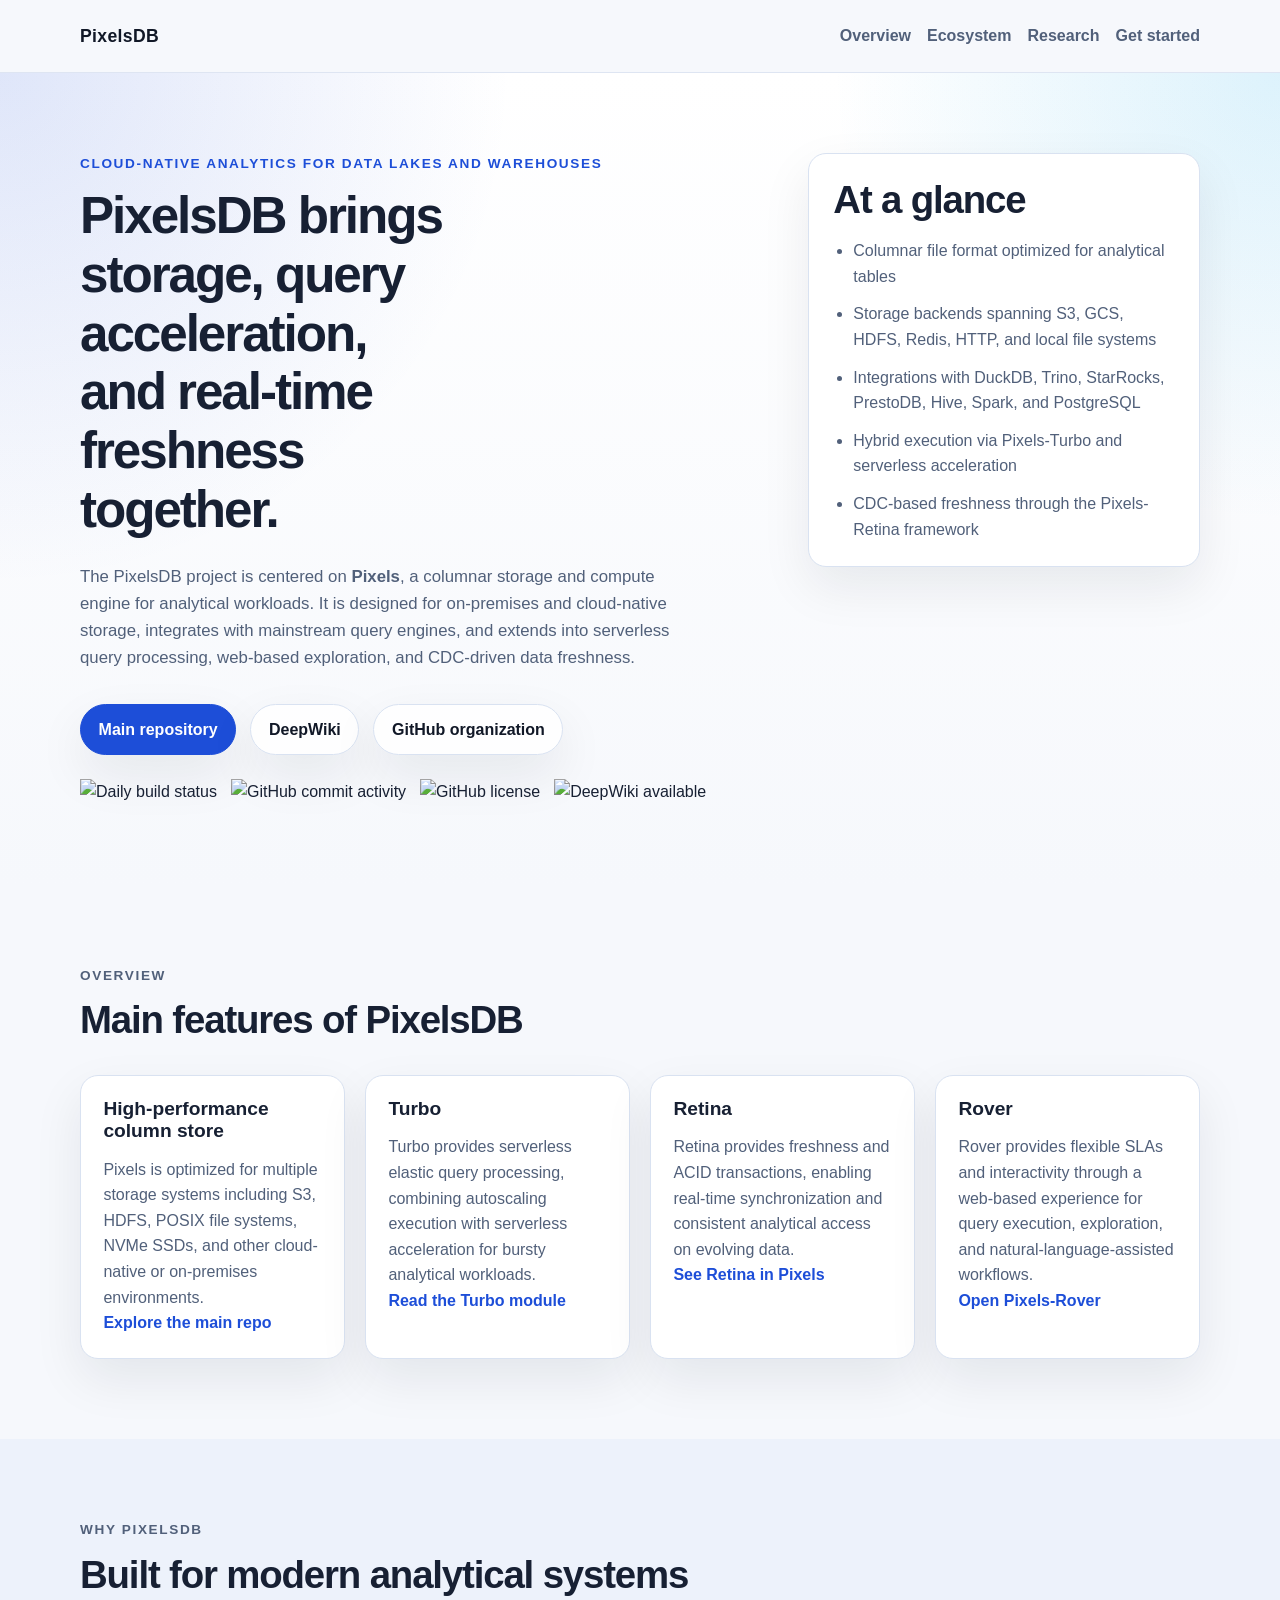
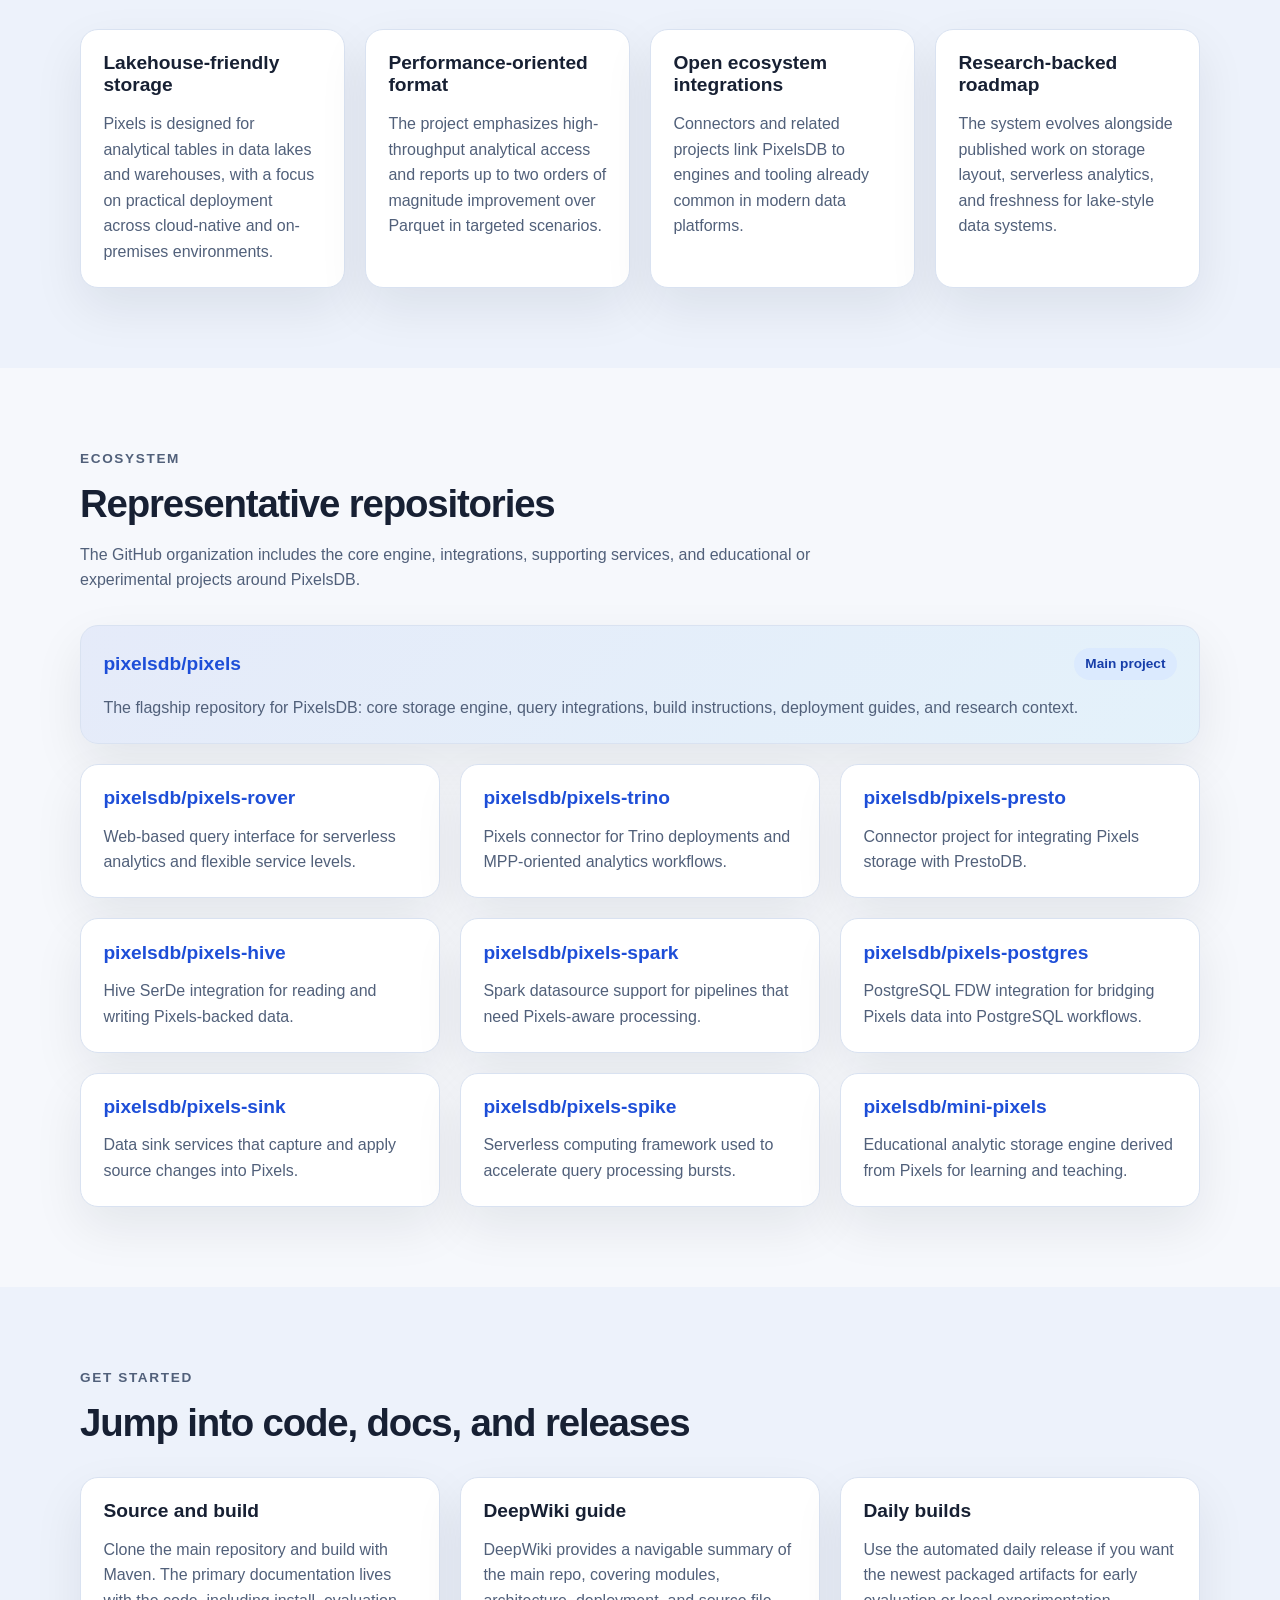
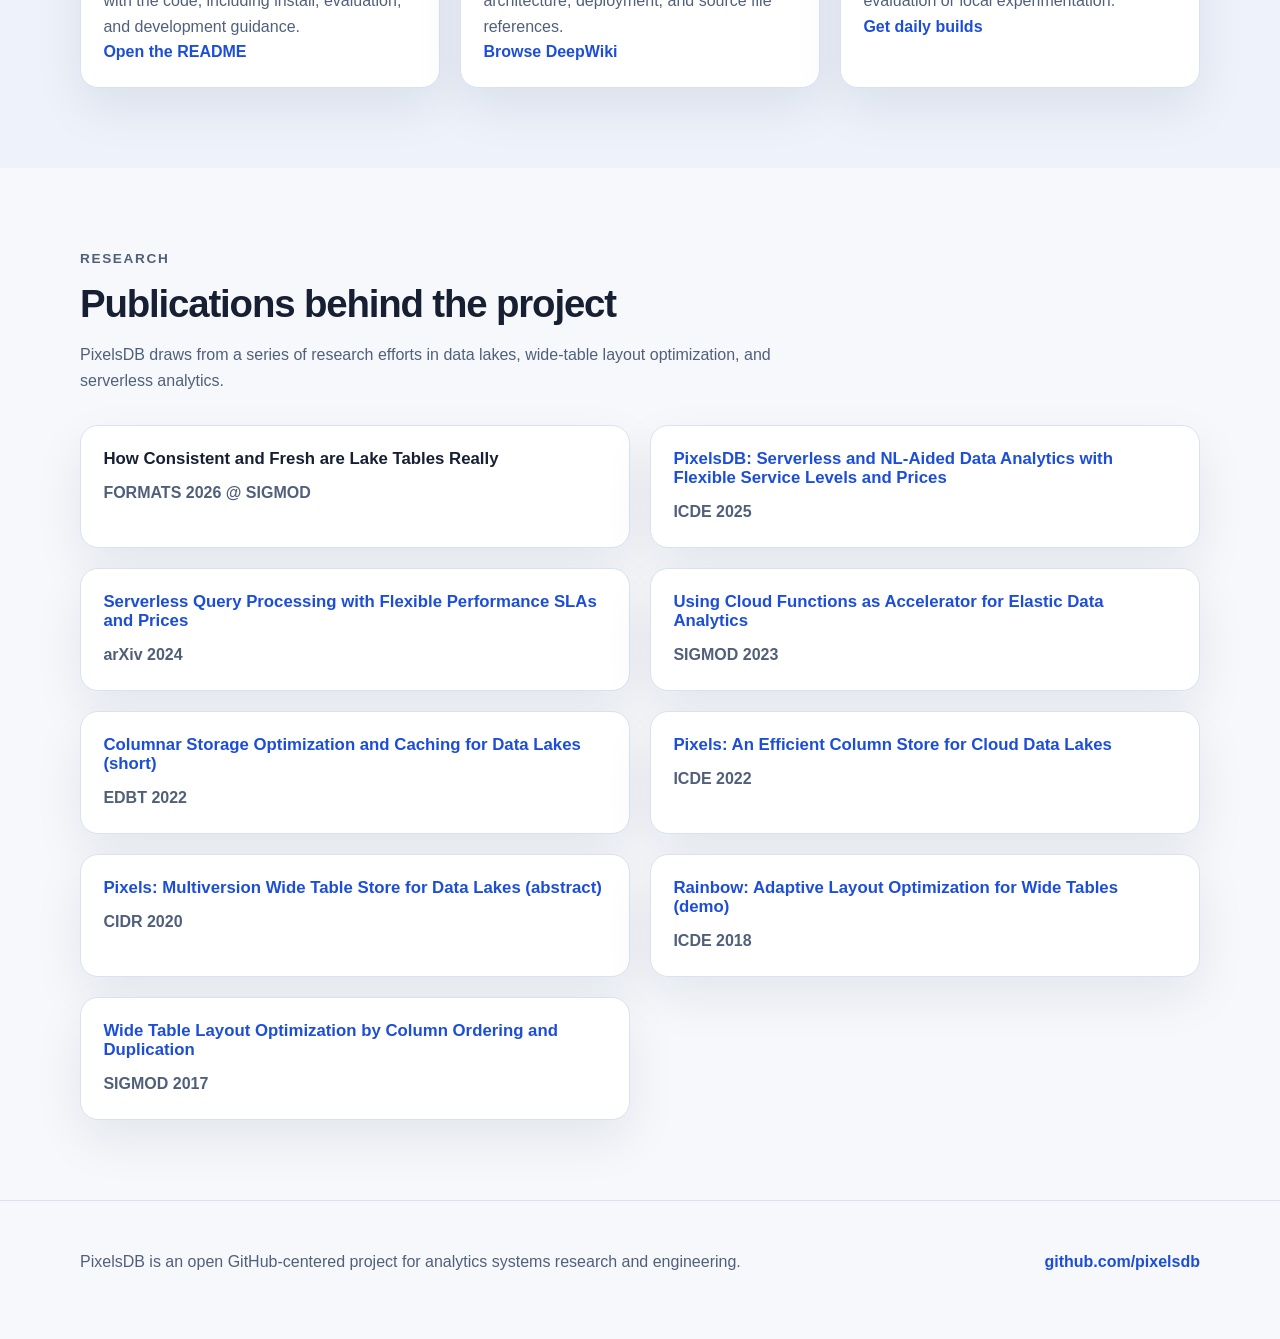
==== index.html @ 08750a06 "init" ====
<!DOCTYPE html>
<html lang="en">
<head>
  <meta charset="UTF-8">
  <meta name="viewport" content="width=device-width, initial-scale=1.0">
  <meta
    name="description"
    content="PixelsDB is a cloud-native analytics project centered on Pixels, a high-performance columnar storage and compute engine for data lakes and warehouses."
  >
  <title>PixelsDB</title>
  <link rel="preconnect" href="https://img.shields.io">
  <link rel="stylesheet" href="styles.css">
</head>
<body>
  <header class="site-header">
    <div class="container">
      <a class="brand" href="#top">PixelsDB</a>
      <nav class="site-nav" aria-label="Primary">
        <a href="#overview">Overview</a>
        <a href="#ecosystem">Ecosystem</a>
        <a href="#research">Research</a>
        <a href="#get-started">Get started</a>
      </nav>
    </div>
  </header>

  <main id="top">
    <section class="hero">
      <div class="container hero-layout">
        <div class="hero-copy">
          <p class="eyebrow">Cloud-native analytics for data lakes and warehouses</p>
          <h1>PixelsDB brings storage, query acceleration, and real-time freshness together.</h1>
          <p class="hero-text">
            The PixelsDB project is centered on <strong>Pixels</strong>, a columnar storage and compute
            engine for analytical workloads. It is designed for on-premises and cloud-native storage,
            integrates with mainstream query engines, and extends into serverless query processing,
            web-based exploration, and CDC-driven data freshness.
          </p>
          <div class="hero-actions">
            <a class="button button-primary" href="https://github.com/pixelsdb/pixels">Main repository</a>
            <a class="button" href="https://deepwiki.com/pixelsdb/pixels">DeepWiki</a>
            <a class="button" href="https://github.com/pixelsdb">GitHub organization</a>
          </div>
          <div class="badge-row" aria-label="Project badges">
            <img alt="Daily build status" src="https://github.com/pixelsdb/pixels/actions/workflows/daily-build.yml/badge.svg">
            <img alt="GitHub commit activity" src="https://img.shields.io/github/commit-activity/m/pixelsdb/pixels/master">
            <img alt="GitHub license" src="https://img.shields.io/github/license/pixelsdb/pixels">
            <img alt="DeepWiki available" src="https://deepwiki.com/badge.svg">
          </div>
        </div>

        <aside class="hero-panel">
          <h2>At a glance</h2>
          <ul class="feature-list">
            <li>Columnar file format optimized for analytical tables</li>
            <li>Storage backends spanning S3, GCS, HDFS, Redis, HTTP, and local file systems</li>
            <li>Integrations with DuckDB, Trino, StarRocks, PrestoDB, Hive, Spark, and PostgreSQL</li>
            <li>Hybrid execution via Pixels-Turbo and serverless acceleration</li>
            <li>CDC-based freshness through the Pixels-Retina framework</li>
          </ul>
        </aside>
      </div>
    </section>

    <section id="overview" class="section">
      <div class="container">
        <div class="section-heading">
          <p class="eyebrow">Overview</p>
          <h2>Main features of PixelsDB</h2>
        </div>
        <div class="card-grid four-up">
          <article class="card">
            <h3>High-performance column store</h3>
            <p>
              Pixels is optimized for multiple storage systems including S3, HDFS, POSIX file
              systems, NVMe SSDs, and other cloud-native or on-premises environments.
            </p>
            <a href="https://github.com/pixelsdb/pixels">Explore the main repo</a>
          </article>
          <article class="card">
            <h3>Turbo</h3>
            <p>
              Turbo provides serverless elastic query processing, combining autoscaling execution
              with serverless acceleration for bursty analytical workloads.
            </p>
            <a href="https://github.com/pixelsdb/pixels/tree/master/pixels-turbo">Read the Turbo module</a>
          </article>
          <article class="card">
            <h3>Retina</h3>
            <p>
              Retina provides freshness and ACID transactions, enabling real-time synchronization
              and consistent analytical access on evolving data.
            </p>
            <a href="https://github.com/pixelsdb/pixels">See Retina in Pixels</a>
          </article>
          <article class="card">
            <h3>Rover</h3>
            <p>
              Rover provides flexible SLAs and interactivity through a web-based experience for
              query execution, exploration, and natural-language-assisted workflows.
            </p>
            <a href="https://github.com/pixelsdb/pixels-rover">Open Pixels-Rover</a>
          </article>
        </div>
      </div>
    </section>

    <section class="section section-alt">
      <div class="container">
        <div class="section-heading">
          <p class="eyebrow">Why PixelsDB</p>
          <h2>Built for modern analytical systems</h2>
        </div>
        <div class="card-grid four-up">
          <article class="card">
            <h3>Lakehouse-friendly storage</h3>
            <p>
              Pixels is designed for analytical tables in data lakes and warehouses, with a focus on
              practical deployment across cloud-native and on-premises environments.
            </p>
          </article>
          <article class="card">
            <h3>Performance-oriented format</h3>
            <p>
              The project emphasizes high-throughput analytical access and reports up to two orders
              of magnitude improvement over Parquet in targeted scenarios.
            </p>
          </article>
          <article class="card">
            <h3>Open ecosystem integrations</h3>
            <p>
              Connectors and related projects link PixelsDB to engines and tooling already common in
              modern data platforms.
            </p>
          </article>
          <article class="card">
            <h3>Research-backed roadmap</h3>
            <p>
              The system evolves alongside published work on storage layout, serverless analytics,
              and freshness for lake-style data systems.
            </p>
          </article>
        </div>
      </div>
    </section>

    <section id="ecosystem" class="section">
      <div class="container">
        <div class="section-heading">
          <p class="eyebrow">Ecosystem</p>
          <h2>Representative repositories</h2>
          <p>
            The GitHub organization includes the core engine, integrations, supporting services, and
            educational or experimental projects around PixelsDB.
          </p>
        </div>

        <div class="repo-grid">
          <article class="repo-card repo-card-featured">
            <div class="repo-card-header">
              <h3><a href="https://github.com/pixelsdb/pixels">pixelsdb/pixels</a></h3>
              <span class="repo-tag">Main project</span>
            </div>
            <p>
              The flagship repository for PixelsDB: core storage engine, query integrations, build
              instructions, deployment guides, and research context.
            </p>
          </article>

          <article class="repo-card">
            <h3><a href="https://github.com/pixelsdb/pixels-rover">pixelsdb/pixels-rover</a></h3>
            <p>Web-based query interface for serverless analytics and flexible service levels.</p>
          </article>

          <article class="repo-card">
            <h3><a href="https://github.com/pixelsdb/pixels-trino">pixelsdb/pixels-trino</a></h3>
            <p>Pixels connector for Trino deployments and MPP-oriented analytics workflows.</p>
          </article>

          <article class="repo-card">
            <h3><a href="https://github.com/pixelsdb/pixels-presto">pixelsdb/pixels-presto</a></h3>
            <p>Connector project for integrating Pixels storage with PrestoDB.</p>
          </article>

          <article class="repo-card">
            <h3><a href="https://github.com/pixelsdb/pixels-hive">pixelsdb/pixels-hive</a></h3>
            <p>Hive SerDe integration for reading and writing Pixels-backed data.</p>
          </article>

          <article class="repo-card">
            <h3><a href="https://github.com/pixelsdb/pixels-spark">pixelsdb/pixels-spark</a></h3>
            <p>Spark datasource support for pipelines that need Pixels-aware processing.</p>
          </article>

          <article class="repo-card">
            <h3><a href="https://github.com/pixelsdb/pixels-postgres">pixelsdb/pixels-postgres</a></h3>
            <p>PostgreSQL FDW integration for bridging Pixels data into PostgreSQL workflows.</p>
          </article>

          <article class="repo-card">
            <h3><a href="https://github.com/pixelsdb/pixels-sink">pixelsdb/pixels-sink</a></h3>
            <p>Data sink services that capture and apply source changes into Pixels.</p>
          </article>

          <article class="repo-card">
            <h3><a href="https://github.com/pixelsdb/pixels-spike">pixelsdb/pixels-spike</a></h3>
            <p>Serverless computing framework used to accelerate query processing bursts.</p>
          </article>

          <article class="repo-card">
            <h3><a href="https://github.com/pixelsdb/mini-pixels">pixelsdb/mini-pixels</a></h3>
            <p>Educational analytic storage engine derived from Pixels for learning and teaching.</p>
          </article>
        </div>
      </div>
    </section>

    <section id="get-started" class="section section-alt">
      <div class="container">
        <div class="section-heading">
          <p class="eyebrow">Get started</p>
          <h2>Jump into code, docs, and releases</h2>
        </div>
        <div class="card-grid three-up">
          <article class="card">
            <h3>Source and build</h3>
            <p>
              Clone the main repository and build with Maven. The primary documentation lives with
              the code, including install, evaluation, and development guidance.
            </p>
            <a href="https://github.com/pixelsdb/pixels/blob/master/README.md">Open the README</a>
          </article>
          <article class="card">
            <h3>DeepWiki guide</h3>
            <p>
              DeepWiki provides a navigable summary of the main repo, covering modules, architecture,
              deployment, and source file references.
            </p>
            <a href="https://deepwiki.com/pixelsdb/pixels">Browse DeepWiki</a>
          </article>
          <article class="card">
            <h3>Daily builds</h3>
            <p>
              Use the automated daily release if you want the newest packaged artifacts for early
              evaluation or local experimentation.
            </p>
            <a href="https://github.com/pixelsdb/pixels/releases/tag/daily-latest">Get daily builds</a>
          </article>
        </div>
      </div>
    </section>

    <section id="research" class="section">
      <div class="container">
        <div class="section-heading">
          <p class="eyebrow">Research</p>
          <h2>Publications behind the project</h2>
          <p>
            PixelsDB draws from a series of research efforts in data lakes, wide-table layout
            optimization, and serverless analytics.
          </p>
        </div>

        <div class="publication-list">
          <article class="publication">
            <h3>How Consistent and Fresh are Lake Tables Really</h3>
            <p>FORMATS 2026 @ SIGMOD</p>
          </article>
          <article class="publication">
            <h3><a href="https://doi.org/10.1109/ICDE65448.2025.00365">PixelsDB: Serverless and NL-Aided Data Analytics with Flexible Service Levels and Prices</a></h3>
            <p>ICDE 2025</p>
          </article>
          <article class="publication">
            <h3><a href="https://arxiv.org/abs/2409.01388">Serverless Query Processing with Flexible Performance SLAs and Prices</a></h3>
            <p>arXiv 2024</p>
          </article>
          <article class="publication">
            <h3><a href="https://doi.org/10.1145/3589306">Using Cloud Functions as Accelerator for Elastic Data Analytics</a></h3>
            <p>SIGMOD 2023</p>
          </article>
          <article class="publication">
            <h3><a href="https://doi.org/10.48786/edbt.2022.33">Columnar Storage Optimization and Caching for Data Lakes (short)</a></h3>
            <p>EDBT 2022</p>
          </article>
          <article class="publication">
            <h3><a href="https://doi.org/10.1109/ICDE53745.2022.00276">Pixels: An Efficient Column Store for Cloud Data Lakes</a></h3>
            <p>ICDE 2022</p>
          </article>
          <article class="publication">
            <h3><a href="https://www.cidrdb.org/cidr2020/gongshow2020/gongshow/abstracts/cidr2020_abstract74.pdf">Pixels: Multiversion Wide Table Store for Data Lakes (abstract)</a></h3>
            <p>CIDR 2020</p>
          </article>
          <article class="publication">
            <h3><a href="https://doi.org/10.1109/ICDE.2018.00200">Rainbow: Adaptive Layout Optimization for Wide Tables (demo)</a></h3>
            <p>ICDE 2018</p>
          </article>
          <article class="publication">
            <h3><a href="https://doi.org/10.1145/3035918.3035930">Wide Table Layout Optimization by Column Ordering and Duplication</a></h3>
            <p>SIGMOD 2017</p>
          </article>
        </div>
      </div>
    </section>
  </main>

  <footer class="site-footer">
    <div class="container footer-layout">
      <p>PixelsDB is an open GitHub-centered project for analytics systems research and engineering.</p>
      <p><a href="https://github.com/pixelsdb">github.com/pixelsdb</a></p>
    </div>
  </footer>
</body>
</html>
---- styles.css ----
:root {
  color-scheme: light;
  --bg: #f6f8fc;
  --bg-alt: #edf2fb;
  --surface: #ffffff;
  --surface-strong: #111827;
  --border: #d9e2f1;
  --text: #172033;
  --muted: #51607a;
  --accent: #1d4ed8;
  --accent-dark: #173ea9;
  --accent-soft: #dbeafe;
  --shadow: 0 20px 50px rgba(15, 23, 42, 0.08);
  --radius: 18px;
  --radius-sm: 12px;
  --content-width: 1120px;
}

* {
  box-sizing: border-box;
}

html {
  scroll-behavior: smooth;
}

body {
  margin: 0;
  font-family: Inter, "Segoe UI", Roboto, Helvetica, Arial, sans-serif;
  background: var(--bg);
  color: var(--text);
  line-height: 1.6;
}

a {
  color: var(--accent);
  text-decoration: none;
}

a:hover {
  color: var(--accent-dark);
}

img {
  max-width: 100%;
}

.container {
  width: min(100% - 2rem, var(--content-width));
  margin: 0 auto;
}

.site-header {
  position: sticky;
  top: 0;
  z-index: 10;
  border-bottom: 1px solid rgba(217, 226, 241, 0.8);
  background: rgba(246, 248, 252, 0.92);
  backdrop-filter: blur(14px);
}

.site-header .container,
.footer-layout {
  display: flex;
  align-items: center;
  justify-content: space-between;
  gap: 1rem;
}

.site-header .container {
  min-height: 4.5rem;
}

.brand {
  font-size: 1.1rem;
  font-weight: 800;
  letter-spacing: 0.02em;
  color: var(--surface-strong);
}

.site-nav {
  display: flex;
  flex-wrap: wrap;
  gap: 1rem;
}

.site-nav a {
  color: var(--muted);
  font-weight: 600;
}

.hero,
.section {
  padding: 5rem 0;
}

.hero {
  background:
    radial-gradient(circle at top left, rgba(29, 78, 216, 0.14), transparent 32rem),
    radial-gradient(circle at top right, rgba(14, 165, 233, 0.14), transparent 28rem),
    linear-gradient(180deg, #ffffff 0%, var(--bg) 100%);
}

.hero-layout {
  display: grid;
  gap: 2rem;
  grid-template-columns: minmax(0, 1.6fr) minmax(280px, 0.9fr);
  align-items: start;
}

.eyebrow {
  margin: 0 0 0.75rem;
  font-size: 0.85rem;
  font-weight: 800;
  letter-spacing: 0.12em;
  text-transform: uppercase;
  color: var(--accent);
}

h1,
h2,
h3 {
  margin: 0;
  line-height: 1.15;
}

h1 {
  max-width: 13ch;
  font-size: clamp(2.6rem, 4vw, 4.5rem);
  letter-spacing: -0.04em;
}

h2 {
  font-size: clamp(2rem, 3vw, 3rem);
  letter-spacing: -0.03em;
}

h3 {
  font-size: 1.2rem;
}

.hero-text,
.section-heading p,
.card p,
.repo-card p,
.publication p,
.site-footer p {
  color: var(--muted);
}

.hero-text {
  max-width: 65ch;
  margin: 1.5rem 0 0;
  font-size: 1.05rem;
}

.hero-actions,
.badge-row {
  display: flex;
  flex-wrap: wrap;
  gap: 0.875rem;
}

.hero-actions {
  margin-top: 2rem;
}

.badge-row {
  margin-top: 1.5rem;
  align-items: center;
}

.button {
  display: inline-flex;
  align-items: center;
  justify-content: center;
  min-height: 2.875rem;
  padding: 0.75rem 1.1rem;
  border: 1px solid var(--border);
  border-radius: 999px;
  background: rgba(255, 255, 255, 0.85);
  color: var(--surface-strong);
  font-weight: 700;
  box-shadow: var(--shadow);
}

.button:hover {
  border-color: #b7c6df;
}

.button-primary {
  border-color: var(--accent);
  background: var(--accent);
  color: #ffffff;
}

.button-primary:hover {
  color: #ffffff;
  background: var(--accent-dark);
  border-color: var(--accent-dark);
}

.hero-panel,
.card,
.repo-card,
.publication {
  border: 1px solid var(--border);
  border-radius: var(--radius);
  background: var(--surface);
  box-shadow: var(--shadow);
}

.hero-panel {
  padding: 1.5rem;
}

.feature-list {
  margin: 1rem 0 0;
  padding-left: 1.25rem;
  color: var(--muted);
}

.feature-list li + li {
  margin-top: 0.75rem;
}

.section-alt {
  background: var(--bg-alt);
}

.section-heading {
  max-width: 48rem;
  margin-bottom: 2rem;
}

.card-grid,
.repo-grid,
.publication-list {
  display: grid;
  gap: 1.25rem;
}

.three-up {
  grid-template-columns: repeat(3, minmax(0, 1fr));
}

.four-up {
  grid-template-columns: repeat(4, minmax(0, 1fr));
}

.card,
.repo-card,
.publication {
  padding: 1.4rem;
}

.card p,
.repo-card p {
  margin: 0.9rem 0 0;
}

.card a,
.repo-card a {
  font-weight: 700;
}

.repo-grid {
  grid-template-columns: repeat(3, minmax(0, 1fr));
}

.repo-card-featured {
  grid-column: span 3;
  background: linear-gradient(135deg, rgba(29, 78, 216, 0.08), rgba(14, 165, 233, 0.08));
}

.repo-card-header {
  display: flex;
  align-items: center;
  justify-content: space-between;
  gap: 1rem;
}

.repo-tag {
  display: inline-flex;
  align-items: center;
  min-height: 2rem;
  padding: 0.15rem 0.7rem;
  border-radius: 999px;
  background: var(--accent-soft);
  color: var(--accent-dark);
  font-size: 0.85rem;
  font-weight: 800;
}

.publication-list {
  grid-template-columns: repeat(2, minmax(0, 1fr));
}

.publication h3 {
  font-size: 1.05rem;
}

.publication p {
  margin: 0.75rem 0 0;
  font-weight: 700;
}

.site-footer {
  padding: 2rem 0 3rem;
  border-top: 1px solid var(--border);
}

.site-footer a {
  font-weight: 700;
}

@media (max-width: 960px) {
  .hero-layout,
  .three-up,
  .four-up,
  .repo-grid,
  .publication-list,
  .repo-card-featured {
    grid-template-columns: 1fr;
  }

  .repo-card-featured {
    grid-column: auto;
  }
}

@media (max-width: 720px) {
  .site-header .container,
  .footer-layout {
    flex-direction: column;
    align-items: flex-start;
  }

  .hero,
  .section {
    padding: 4rem 0;
  }

  h1 {
    max-width: none;
  }
}
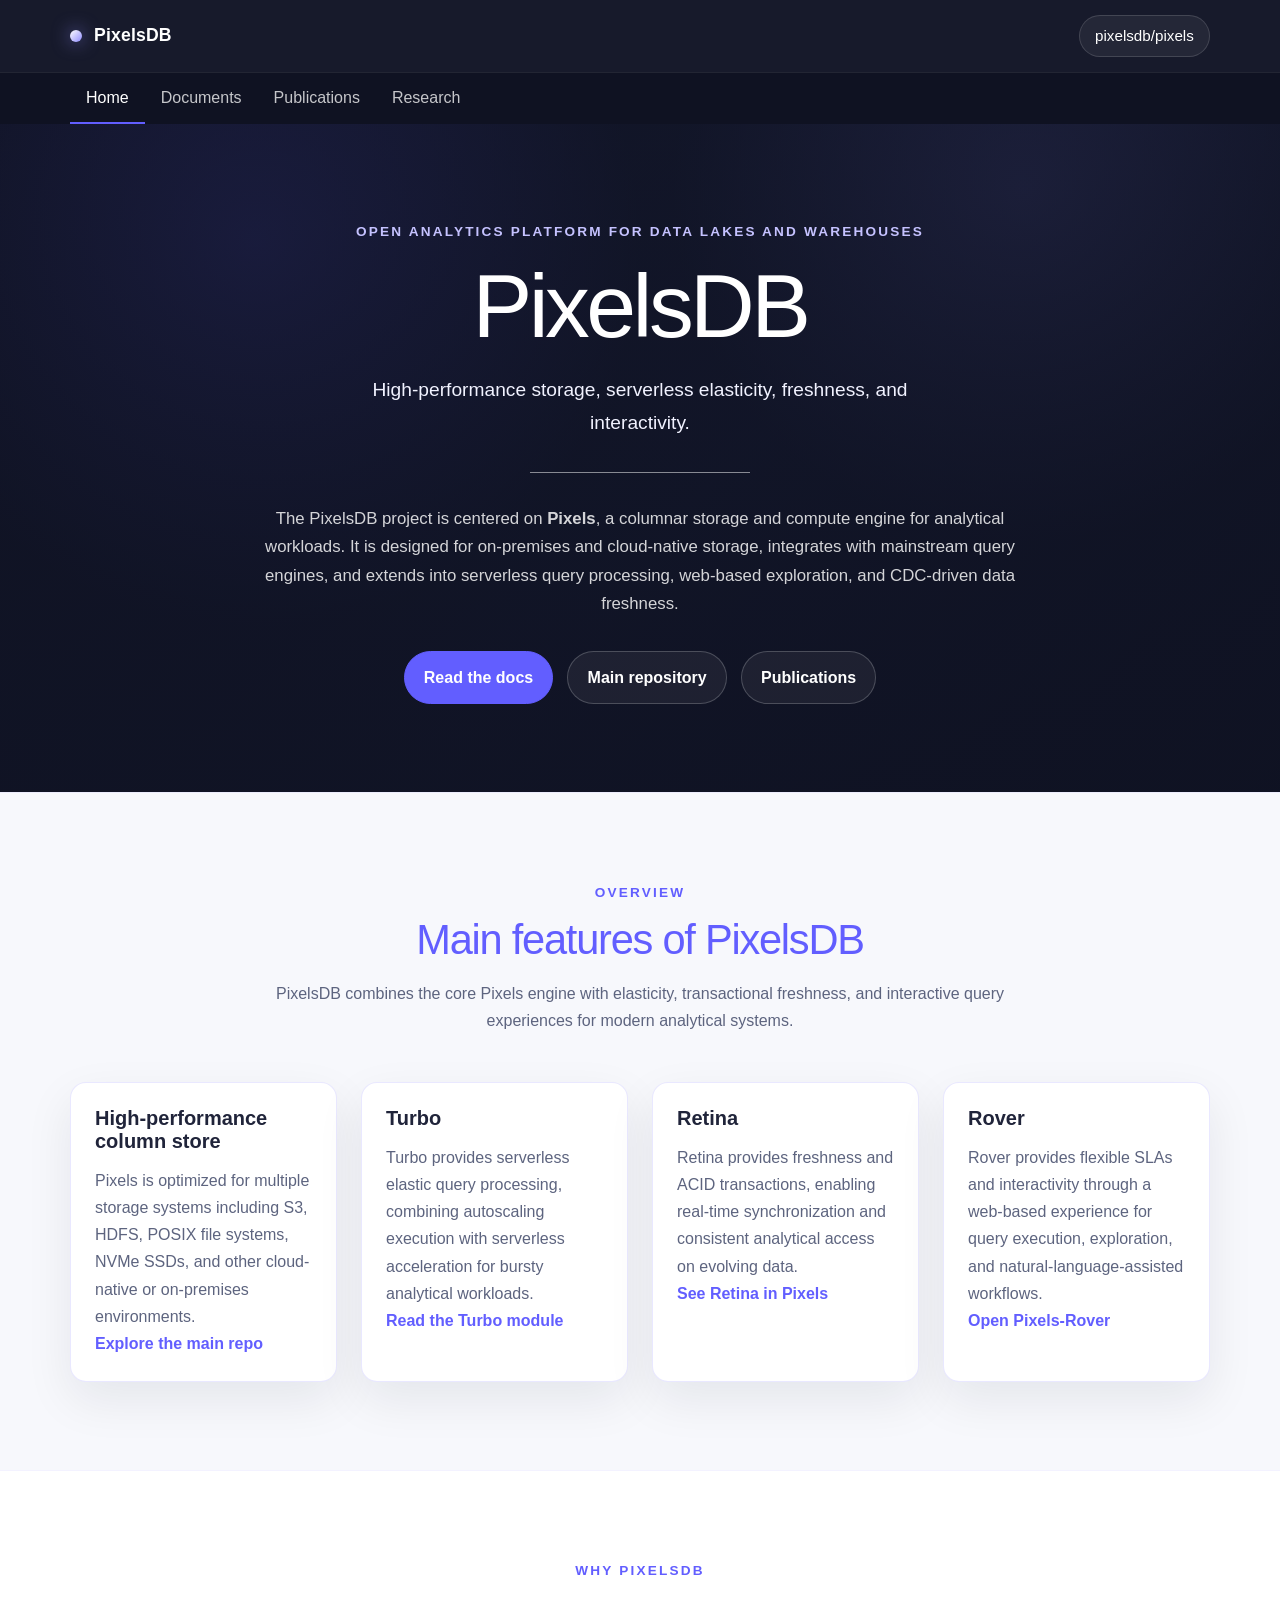
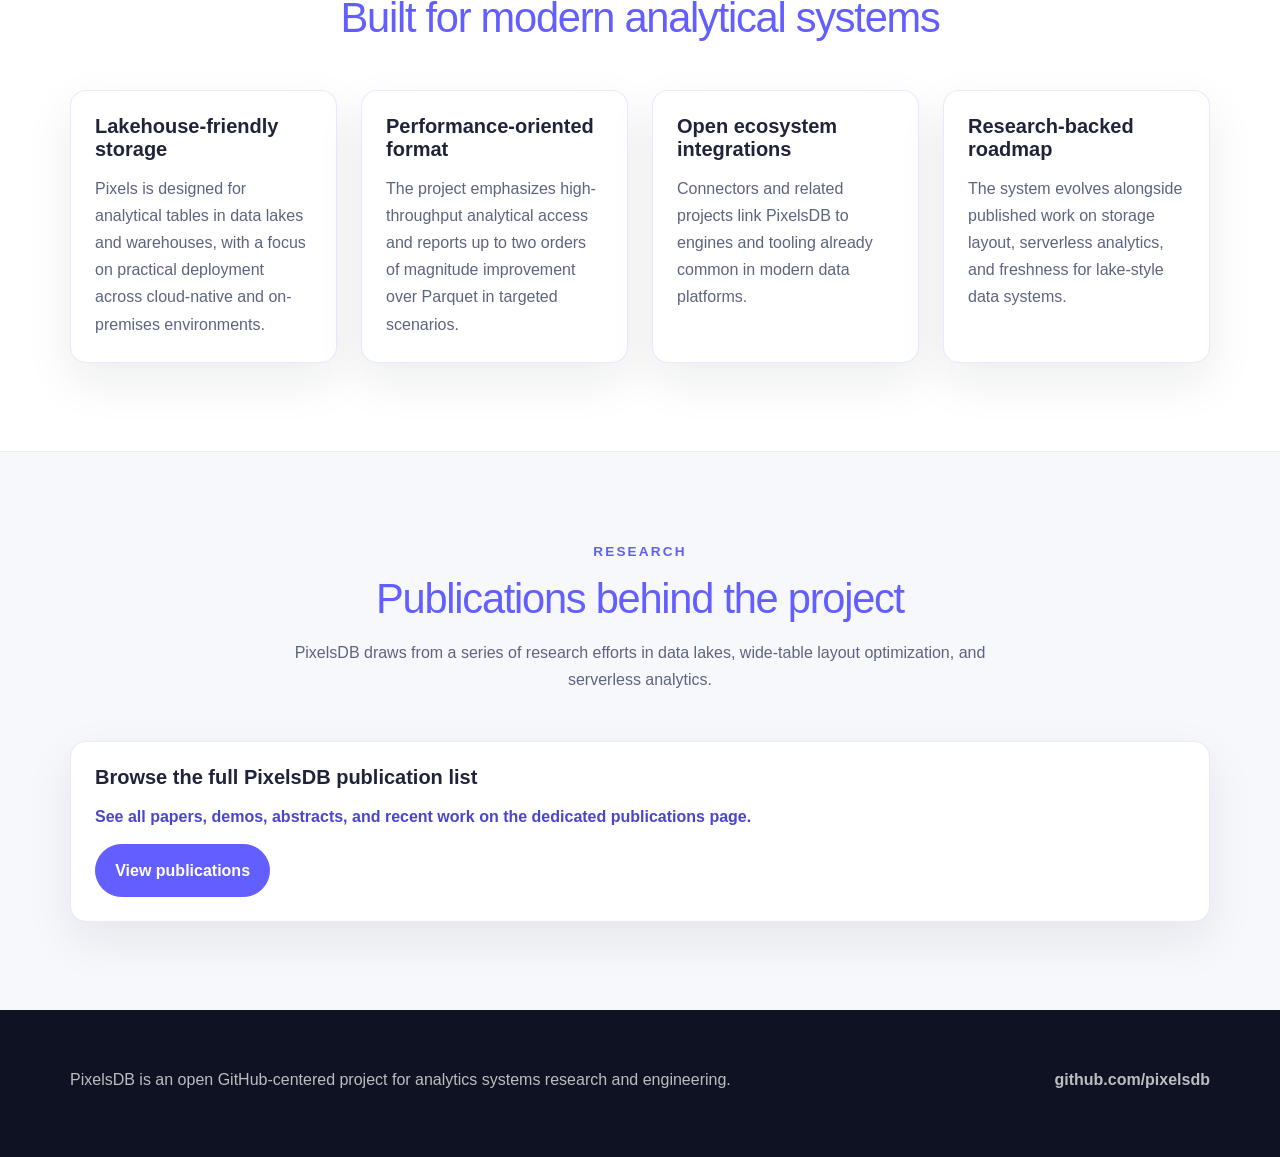
==== commit d4c9da3c: "update style" ====
--- a/index.html
+++ b/index.html
@@ -13,23 +13,31 @@
 </head>
 <body>
   <header class="site-header">
-    <div class="container">
-      <a class="brand" href="#top">PixelsDB</a>
-      <nav class="site-nav" aria-label="Primary">
-        <a href="#overview">Overview</a>
-        <a href="#ecosystem">Ecosystem</a>
-        <a href="#research">Research</a>
-        <a href="#get-started">Get started</a>
-      </nav>
+    <div class="container site-header-top">
+      <a class="brand" href="index.html">
+        <span class="brand-mark" aria-hidden="true"></span>
+        <span class="brand-text">PixelsDB</span>
+      </a>
+      <a class="source-link" href="https://github.com/pixelsdb/pixels">pixelsdb/pixels</a>
     </div>
+    <nav class="site-nav" aria-label="Primary">
+      <div class="container site-nav-list">
+        <a class="nav-link nav-link-active" href="index.html">Home</a>
+        <a class="nav-link" href="documents.html">Documents</a>
+        <a class="nav-link" href="publications.html">Publications</a>
+        <a class="nav-link" href="#research">Research</a>
+      </div>
+    </nav>
   </header>
 
   <main id="top">
-    <section class="hero">
-      <div class="container hero-layout">
+    <section class="hero hero-home">
+      <div class="container">
         <div class="hero-copy">
-          <p class="eyebrow">Cloud-native analytics for data lakes and warehouses</p>
-          <h1>PixelsDB brings storage, query acceleration, and real-time freshness together.</h1>
+          <p class="eyebrow">Open analytics platform for data lakes and warehouses</p>
+          <h1>PixelsDB</h1>
+          <p class="hero-kicker">High-performance storage, serverless elasticity, freshness, and interactivity.</p>
+          <hr class="intro-divider">
           <p class="hero-text">
             The PixelsDB project is centered on <strong>Pixels</strong>, a columnar storage and compute
             engine for analytical workloads. It is designed for on-premises and cloud-native storage,
@@ -37,36 +45,23 @@
             web-based exploration, and CDC-driven data freshness.
           </p>
           <div class="hero-actions">
-            <a class="button button-primary" href="https://github.com/pixelsdb/pixels">Main repository</a>
-            <a class="button" href="https://deepwiki.com/pixelsdb/pixels">DeepWiki</a>
-            <a class="button" href="https://github.com/pixelsdb">GitHub organization</a>
-          </div>
-          <div class="badge-row" aria-label="Project badges">
-            <img alt="Daily build status" src="https://github.com/pixelsdb/pixels/actions/workflows/daily-build.yml/badge.svg">
-            <img alt="GitHub commit activity" src="https://img.shields.io/github/commit-activity/m/pixelsdb/pixels/master">
-            <img alt="GitHub license" src="https://img.shields.io/github/license/pixelsdb/pixels">
-            <img alt="DeepWiki available" src="https://deepwiki.com/badge.svg">
+            <a class="button button-primary" href="documents.html">Read the docs</a>
+            <a class="button" href="https://github.com/pixelsdb/pixels">Main repository</a>
+            <a class="button" href="publications.html">Publications</a>
           </div>
         </div>
-
-        <aside class="hero-panel">
-          <h2>At a glance</h2>
-          <ul class="feature-list">
-            <li>Columnar file format optimized for analytical tables</li>
-            <li>Storage backends spanning S3, GCS, HDFS, Redis, HTTP, and local file systems</li>
-            <li>Integrations with DuckDB, Trino, StarRocks, PrestoDB, Hive, Spark, and PostgreSQL</li>
-            <li>Hybrid execution via Pixels-Turbo and serverless acceleration</li>
-            <li>CDC-based freshness through the Pixels-Retina framework</li>
-          </ul>
-        </aside>
       </div>
     </section>
-
+ 
     <section id="overview" class="section">
       <div class="container">
         <div class="section-heading">
           <p class="eyebrow">Overview</p>
           <h2>Main features of PixelsDB</h2>
+          <p>
+            PixelsDB combines the core Pixels engine with elasticity, transactional freshness, and
+            interactive query experiences for modern analytical systems.
+          </p>
         </div>
         <div class="card-grid four-up">
           <article class="card">
@@ -104,7 +99,7 @@
         </div>
       </div>
     </section>
-
+ 
     <section class="section section-alt">
       <div class="container">
         <div class="section-heading">
@@ -143,113 +138,7 @@
         </div>
       </div>
     </section>
-
-    <section id="ecosystem" class="section">
-      <div class="container">
-        <div class="section-heading">
-          <p class="eyebrow">Ecosystem</p>
-          <h2>Representative repositories</h2>
-          <p>
-            The GitHub organization includes the core engine, integrations, supporting services, and
-            educational or experimental projects around PixelsDB.
-          </p>
-        </div>
-
-        <div class="repo-grid">
-          <article class="repo-card repo-card-featured">
-            <div class="repo-card-header">
-              <h3><a href="https://github.com/pixelsdb/pixels">pixelsdb/pixels</a></h3>
-              <span class="repo-tag">Main project</span>
-            </div>
-            <p>
-              The flagship repository for PixelsDB: core storage engine, query integrations, build
-              instructions, deployment guides, and research context.
-            </p>
-          </article>
-
-          <article class="repo-card">
-            <h3><a href="https://github.com/pixelsdb/pixels-rover">pixelsdb/pixels-rover</a></h3>
-            <p>Web-based query interface for serverless analytics and flexible service levels.</p>
-          </article>
-
-          <article class="repo-card">
-            <h3><a href="https://github.com/pixelsdb/pixels-trino">pixelsdb/pixels-trino</a></h3>
-            <p>Pixels connector for Trino deployments and MPP-oriented analytics workflows.</p>
-          </article>
-
-          <article class="repo-card">
-            <h3><a href="https://github.com/pixelsdb/pixels-presto">pixelsdb/pixels-presto</a></h3>
-            <p>Connector project for integrating Pixels storage with PrestoDB.</p>
-          </article>
-
-          <article class="repo-card">
-            <h3><a href="https://github.com/pixelsdb/pixels-hive">pixelsdb/pixels-hive</a></h3>
-            <p>Hive SerDe integration for reading and writing Pixels-backed data.</p>
-          </article>
-
-          <article class="repo-card">
-            <h3><a href="https://github.com/pixelsdb/pixels-spark">pixelsdb/pixels-spark</a></h3>
-            <p>Spark datasource support for pipelines that need Pixels-aware processing.</p>
-          </article>
-
-          <article class="repo-card">
-            <h3><a href="https://github.com/pixelsdb/pixels-postgres">pixelsdb/pixels-postgres</a></h3>
-            <p>PostgreSQL FDW integration for bridging Pixels data into PostgreSQL workflows.</p>
-          </article>
-
-          <article class="repo-card">
-            <h3><a href="https://github.com/pixelsdb/pixels-sink">pixelsdb/pixels-sink</a></h3>
-            <p>Data sink services that capture and apply source changes into Pixels.</p>
-          </article>
-
-          <article class="repo-card">
-            <h3><a href="https://github.com/pixelsdb/pixels-spike">pixelsdb/pixels-spike</a></h3>
-            <p>Serverless computing framework used to accelerate query processing bursts.</p>
-          </article>
-
-          <article class="repo-card">
-            <h3><a href="https://github.com/pixelsdb/mini-pixels">pixelsdb/mini-pixels</a></h3>
-            <p>Educational analytic storage engine derived from Pixels for learning and teaching.</p>
-          </article>
-        </div>
-      </div>
-    </section>
-
-    <section id="get-started" class="section section-alt">
-      <div class="container">
-        <div class="section-heading">
-          <p class="eyebrow">Get started</p>
-          <h2>Jump into code, docs, and releases</h2>
-        </div>
-        <div class="card-grid three-up">
-          <article class="card">
-            <h3>Source and build</h3>
-            <p>
-              Clone the main repository and build with Maven. The primary documentation lives with
-              the code, including install, evaluation, and development guidance.
-            </p>
-            <a href="https://github.com/pixelsdb/pixels/blob/master/README.md">Open the README</a>
-          </article>
-          <article class="card">
-            <h3>DeepWiki guide</h3>
-            <p>
-              DeepWiki provides a navigable summary of the main repo, covering modules, architecture,
-              deployment, and source file references.
-            </p>
-            <a href="https://deepwiki.com/pixelsdb/pixels">Browse DeepWiki</a>
-          </article>
-          <article class="card">
-            <h3>Daily builds</h3>
-            <p>
-              Use the automated daily release if you want the newest packaged artifacts for early
-              evaluation or local experimentation.
-            </p>
-            <a href="https://github.com/pixelsdb/pixels/releases/tag/daily-latest">Get daily builds</a>
-          </article>
-        </div>
-      </div>
-    </section>
-
+ 
     <section id="research" class="section">
       <div class="container">
         <div class="section-heading">
@@ -260,45 +149,11 @@
             optimization, and serverless analytics.
           </p>
         </div>
-
-        <div class="publication-list">
-          <article class="publication">
-            <h3>How Consistent and Fresh are Lake Tables Really</h3>
-            <p>FORMATS 2026 @ SIGMOD</p>
-          </article>
-          <article class="publication">
-            <h3><a href="https://doi.org/10.1109/ICDE65448.2025.00365">PixelsDB: Serverless and NL-Aided Data Analytics with Flexible Service Levels and Prices</a></h3>
-            <p>ICDE 2025</p>
-          </article>
-          <article class="publication">
-            <h3><a href="https://arxiv.org/abs/2409.01388">Serverless Query Processing with Flexible Performance SLAs and Prices</a></h3>
-            <p>arXiv 2024</p>
-          </article>
-          <article class="publication">
-            <h3><a href="https://doi.org/10.1145/3589306">Using Cloud Functions as Accelerator for Elastic Data Analytics</a></h3>
-            <p>SIGMOD 2023</p>
-          </article>
-          <article class="publication">
-            <h3><a href="https://doi.org/10.48786/edbt.2022.33">Columnar Storage Optimization and Caching for Data Lakes (short)</a></h3>
-            <p>EDBT 2022</p>
-          </article>
-          <article class="publication">
-            <h3><a href="https://doi.org/10.1109/ICDE53745.2022.00276">Pixels: An Efficient Column Store for Cloud Data Lakes</a></h3>
-            <p>ICDE 2022</p>
-          </article>
-          <article class="publication">
-            <h3><a href="https://www.cidrdb.org/cidr2020/gongshow2020/gongshow/abstracts/cidr2020_abstract74.pdf">Pixels: Multiversion Wide Table Store for Data Lakes (abstract)</a></h3>
-            <p>CIDR 2020</p>
-          </article>
-          <article class="publication">
-            <h3><a href="https://doi.org/10.1109/ICDE.2018.00200">Rainbow: Adaptive Layout Optimization for Wide Tables (demo)</a></h3>
-            <p>ICDE 2018</p>
-          </article>
-          <article class="publication">
-            <h3><a href="https://doi.org/10.1145/3035918.3035930">Wide Table Layout Optimization by Column Ordering and Duplication</a></h3>
-            <p>SIGMOD 2017</p>
-          </article>
-        </div>
+        <article class="publication">
+          <h3>Browse the full PixelsDB publication list</h3>
+          <p>See all papers, demos, abstracts, and recent work on the dedicated publications page.</p>
+          <p><a class="button button-primary" href="publications.html">View publications</a></p>
+        </article>
       </div>
     </section>
   </main>
--- a/styles.css
+++ b/styles.css
@@ -1,19 +1,20 @@
 :root {
   color-scheme: light;
-  --bg: #f6f8fc;
-  --bg-alt: #edf2fb;
+  --bg: #f7f8fc;
+  --bg-alt: #ffffff;
   --surface: #ffffff;
-  --surface-strong: #111827;
-  --border: #d9e2f1;
-  --text: #172033;
-  --muted: #51607a;
-  --accent: #1d4ed8;
-  --accent-dark: #173ea9;
-  --accent-soft: #dbeafe;
-  --shadow: 0 20px 50px rgba(15, 23, 42, 0.08);
-  --radius: 18px;
-  --radius-sm: 12px;
-  --content-width: 1120px;
+  --surface-muted: #f4f4ff;
+  --header: #171a2b;
+  --header-strong: #0f1222;
+  --text: #20243a;
+  --muted: #5d647f;
+  --border: rgba(98, 94, 255, 0.14);
+  --accent: #625eff;
+  --accent-dark: #4a46cc;
+  --accent-soft: rgba(98, 94, 255, 0.1);
+  --shadow: 0 18px 48px rgba(16, 20, 40, 0.08);
+  --radius: 16px;
+  --content-width: 1140px;
 }
 
 * {
@@ -26,10 +27,10 @@
 
 body {
   margin: 0;
-  font-family: Inter, "Segoe UI", Roboto, Helvetica, Arial, sans-serif;
+  font-family: Roboto, "Segoe UI", Helvetica, Arial, sans-serif;
   background: var(--bg);
   color: var(--text);
-  line-height: 1.6;
+  line-height: 1.7;
 }
 
 a {
@@ -51,15 +52,13 @@
 }
 
 .site-header {
-  position: sticky;
-  top: 0;
-  z-index: 10;
-  border-bottom: 1px solid rgba(217, 226, 241, 0.8);
-  background: rgba(246, 248, 252, 0.92);
-  backdrop-filter: blur(14px);
-}
-
-.site-header .container,
+  position: static;
+  background: var(--header);
+  color: #ffffff;
+  box-shadow: 0 8px 28px rgba(11, 13, 26, 0.22);
+}
+
+.site-header-top,
 .footer-layout {
   display: flex;
   align-items: center;
@@ -67,53 +66,122 @@
   gap: 1rem;
 }
 
-.site-header .container {
+.site-header-top {
   min-height: 4.5rem;
 }
 
 .brand {
+  display: inline-flex;
+  align-items: center;
+  gap: 0.75rem;
+  color: #ffffff;
   font-size: 1.1rem;
-  font-weight: 800;
-  letter-spacing: 0.02em;
-  color: var(--surface-strong);
+  font-weight: 700;
+  letter-spacing: 0.01em;
+}
+
+.brand:hover,
+.source-link:hover,
+.nav-link:hover {
+  color: #ffffff;
+}
+
+.brand-mark {
+  width: 12px;
+  height: 12px;
+  border-radius: 999px;
+  background: linear-gradient(135deg, #ffffff 0%, #8f8bff 100%);
+  box-shadow: 0 0 18px rgba(143, 139, 255, 0.7);
+}
+
+.source-link {
+  display: inline-flex;
+  align-items: center;
+  min-height: 2.5rem;
+  padding: 0.45rem 0.95rem;
+  border: 1px solid rgba(255, 255, 255, 0.14);
+  border-radius: 999px;
+  background: rgba(255, 255, 255, 0.06);
+  color: #ffffff;
+  font-size: 0.95rem;
+  font-weight: 500;
 }
 
 .site-nav {
+  background: var(--header-strong);
+  border-top: 1px solid rgba(255, 255, 255, 0.08);
+}
+
+.site-nav-list {
   display: flex;
   flex-wrap: wrap;
-  gap: 1rem;
-}
-
-.site-nav a {
-  color: var(--muted);
-  font-weight: 600;
-}
-
-.hero,
+  gap: 0;
+  overflow-x: auto;
+}
+
+.nav-link {
+  display: inline-flex;
+  align-items: center;
+  min-height: 3.2rem;
+  padding: 0 1rem;
+  border-bottom: 2px solid transparent;
+  color: rgba(255, 255, 255, 0.76);
+  font-weight: 500;
+  white-space: nowrap;
+}
+
+.nav-link:hover {
+  background: rgba(255, 255, 255, 0.03);
+}
+
+.nav-link-active {
+  border-bottom-color: var(--accent);
+  color: #ffffff;
+}
+
+.hero {
+  display: flex;
+  align-items: center;
+  min-height: 70vh;
+  padding: 6rem 0 5.5rem;
+  text-align: center;
+  color: #ffffff;
+  background:
+    linear-gradient(180deg, rgba(15, 18, 34, 0.75), rgba(15, 18, 34, 0.9)),
+    radial-gradient(circle at 20% 18%, rgba(98, 94, 255, 0.48), transparent 24rem),
+    radial-gradient(circle at 80% 10%, rgba(141, 138, 255, 0.34), transparent 22rem),
+    linear-gradient(135deg, #14182d 0%, #1b2240 55%, #121629 100%);
+}
+
+.hero .container {
+  max-width: 980px;
+}
+
+.hero-copy {
+  max-width: 860px;
+  margin: 0 auto;
+}
+
 .section {
-  padding: 5rem 0;
-}
-
-.hero {
-  background:
-    radial-gradient(circle at top left, rgba(29, 78, 216, 0.14), transparent 32rem),
-    radial-gradient(circle at top right, rgba(14, 165, 233, 0.14), transparent 28rem),
-    linear-gradient(180deg, #ffffff 0%, var(--bg) 100%);
-}
-
-.hero-layout {
-  display: grid;
-  gap: 2rem;
-  grid-template-columns: minmax(0, 1.6fr) minmax(280px, 0.9fr);
-  align-items: start;
+  padding: 5.5rem 0;
+  border-top: 1px solid rgba(98, 94, 255, 0.08);
+}
+
+.section-alt {
+  background: var(--bg-alt);
 }
 
 .eyebrow {
   margin: 0 0 0.75rem;
   font-size: 0.85rem;
-  font-weight: 800;
-  letter-spacing: 0.12em;
+  font-weight: 700;
+  letter-spacing: 0.16em;
   text-transform: uppercase;
+  color: #c5c2ff;
+}
+
+.section .eyebrow,
+.section-heading .eyebrow {
   color: var(--accent);
 }
 
@@ -125,18 +193,38 @@
 }
 
 h1 {
-  max-width: 13ch;
-  font-size: clamp(2.6rem, 4vw, 4.5rem);
+  font-size: clamp(3.4rem, 7vw, 6rem);
+  font-weight: 400;
   letter-spacing: -0.04em;
+  color: #ffffff;
 }
 
 h2 {
-  font-size: clamp(2rem, 3vw, 3rem);
+  font-size: clamp(2rem, 4vw, 2.6rem);
+  font-weight: 500;
   letter-spacing: -0.03em;
+  color: var(--accent);
 }
 
 h3 {
+  font-size: 1.25rem;
+  color: var(--text);
+}
+
+.hero-kicker {
+  max-width: 34rem;
+  margin: 1rem auto 0;
   font-size: 1.2rem;
+  font-weight: 500;
+  color: #f1f2ff;
+}
+
+.intro-divider {
+  width: 220px;
+  max-width: 80%;
+  margin: 2rem auto;
+  border: 0;
+  border-top: 1px solid rgba(255, 255, 255, 0.5);
 }
 
 .hero-text,
@@ -149,119 +237,100 @@
 }
 
 .hero-text {
-  max-width: 65ch;
-  margin: 1.5rem 0 0;
+  max-width: 48rem;
+  margin: 0 auto;
   font-size: 1.05rem;
-}
-
-.hero-actions,
-.badge-row {
+  color: rgba(255, 255, 255, 0.82);
+}
+
+.hero-actions {
   display: flex;
+  justify-content: center;
   flex-wrap: wrap;
   gap: 0.875rem;
-}
-
-.hero-actions {
   margin-top: 2rem;
-}
-
-.badge-row {
-  margin-top: 1.5rem;
-  align-items: center;
 }
 
 .button {
   display: inline-flex;
   align-items: center;
   justify-content: center;
-  min-height: 2.875rem;
-  padding: 0.75rem 1.1rem;
-  border: 1px solid var(--border);
+  min-height: 2.9rem;
+  padding: 0.75rem 1.2rem;
+  border: 1px solid rgba(255, 255, 255, 0.2);
   border-radius: 999px;
-  background: rgba(255, 255, 255, 0.85);
-  color: var(--surface-strong);
-  font-weight: 700;
-  box-shadow: var(--shadow);
+  background: rgba(255, 255, 255, 0.06);
+  color: #ffffff;
+  font-weight: 600;
+  transition: transform 0.2s ease, box-shadow 0.2s ease, background-color 0.2s ease;
 }
 
 .button:hover {
-  border-color: #b7c6df;
+  transform: translateY(-1px);
+  box-shadow: 0 10px 20px rgba(0, 0, 0, 0.18);
 }
 
 .button-primary {
   border-color: var(--accent);
   background: var(--accent);
-  color: #ffffff;
 }
 
 .button-primary:hover {
-  color: #ffffff;
   background: var(--accent-dark);
-  border-color: var(--accent-dark);
-}
-
-.hero-panel,
+}
+
+.section-heading {
+  max-width: 48rem;
+  margin: 0 auto 3rem;
+  text-align: center;
+}
+
+.section-heading-spaced {
+  margin-top: 4rem;
+}
+
+.card-grid,
+.repo-grid,
+.publication-list {
+  display: grid;
+  gap: 1.5rem;
+}
+
+.three-up {
+  grid-template-columns: repeat(3, minmax(0, 1fr));
+}
+
+.four-up {
+  grid-template-columns: repeat(4, minmax(0, 1fr));
+}
+
 .card,
 .repo-card,
 .publication {
+  padding: 1.5rem;
   border: 1px solid var(--border);
   border-radius: var(--radius);
   background: var(--surface);
   box-shadow: var(--shadow);
-}
-
-.hero-panel {
-  padding: 1.5rem;
-}
-
-.feature-list {
-  margin: 1rem 0 0;
-  padding-left: 1.25rem;
-  color: var(--muted);
-}
-
-.feature-list li + li {
-  margin-top: 0.75rem;
-}
-
-.section-alt {
-  background: var(--bg-alt);
-}
-
-.section-heading {
-  max-width: 48rem;
-  margin-bottom: 2rem;
-}
-
-.card-grid,
-.repo-grid,
-.publication-list {
-  display: grid;
-  gap: 1.25rem;
-}
-
-.three-up {
-  grid-template-columns: repeat(3, minmax(0, 1fr));
-}
-
-.four-up {
-  grid-template-columns: repeat(4, minmax(0, 1fr));
-}
-
-.card,
-.repo-card,
-.publication {
-  padding: 1.4rem;
+  transition: transform 0.2s ease, box-shadow 0.2s ease;
+}
+
+.card:hover,
+.repo-card:hover,
+.publication:hover {
+  transform: translateY(-2px);
+  box-shadow: 0 24px 54px rgba(16, 20, 40, 0.12);
 }
 
 .card p,
-.repo-card p {
-  margin: 0.9rem 0 0;
+.repo-card p,
+.publication p {
+  margin: 0.85rem 0 0;
 }
 
 .card a,
 .repo-card a {
-  font-weight: 700;
+  font-weight: 600;
 }
 
 .repo-grid {
@@ -270,7 +339,7 @@
 
 .repo-card-featured {
   grid-column: span 3;
-  background: linear-gradient(135deg, rgba(29, 78, 216, 0.08), rgba(14, 165, 233, 0.08));
+  background: linear-gradient(135deg, rgba(98, 94, 255, 0.09), rgba(255, 255, 255, 0.96));
 }
 
 .repo-card-header {
@@ -284,43 +353,43 @@
   display: inline-flex;
   align-items: center;
   min-height: 2rem;
-  padding: 0.15rem 0.7rem;
+  padding: 0.2rem 0.75rem;
   border-radius: 999px;
   background: var(--accent-soft);
   color: var(--accent-dark);
   font-size: 0.85rem;
-  font-weight: 800;
+  font-weight: 700;
 }
 
 .publication-list {
   grid-template-columns: repeat(2, minmax(0, 1fr));
 }
 
-.publication h3 {
-  font-size: 1.05rem;
-}
-
 .publication p {
-  margin: 0.75rem 0 0;
-  font-weight: 700;
+  font-weight: 600;
+  color: var(--accent-dark);
 }
 
 .site-footer {
-  padding: 2rem 0 3rem;
-  border-top: 1px solid var(--border);
-}
-
+  padding: 2.5rem 0 3rem;
+  background: var(--header-strong);
+  color: rgba(255, 255, 255, 0.72);
+}
+
+.site-footer p,
 .site-footer a {
-  font-weight: 700;
+  color: rgba(255, 255, 255, 0.72);
+}
+
+.site-footer a {
+  font-weight: 600;
 }
 
 @media (max-width: 960px) {
-  .hero-layout,
   .three-up,
   .four-up,
   .repo-grid,
-  .publication-list,
-  .repo-card-featured {
+  .publication-list {
     grid-template-columns: 1fr;
   }
 
@@ -330,7 +399,7 @@
 }
 
 @media (max-width: 720px) {
-  .site-header .container,
+  .site-header-top,
   .footer-layout {
     flex-direction: column;
     align-items: flex-start;
@@ -338,10 +407,18 @@
 
   .hero,
   .section {
-    padding: 4rem 0;
+    padding: 4.5rem 0;
+  }
+
+  .hero {
+    min-height: auto;
   }
 
   h1 {
-    max-width: none;
-  }
-}
+    font-size: clamp(2.8rem, 14vw, 4.2rem);
+  }
+
+  .site-nav-list {
+    width: 100%;
+  }
+}
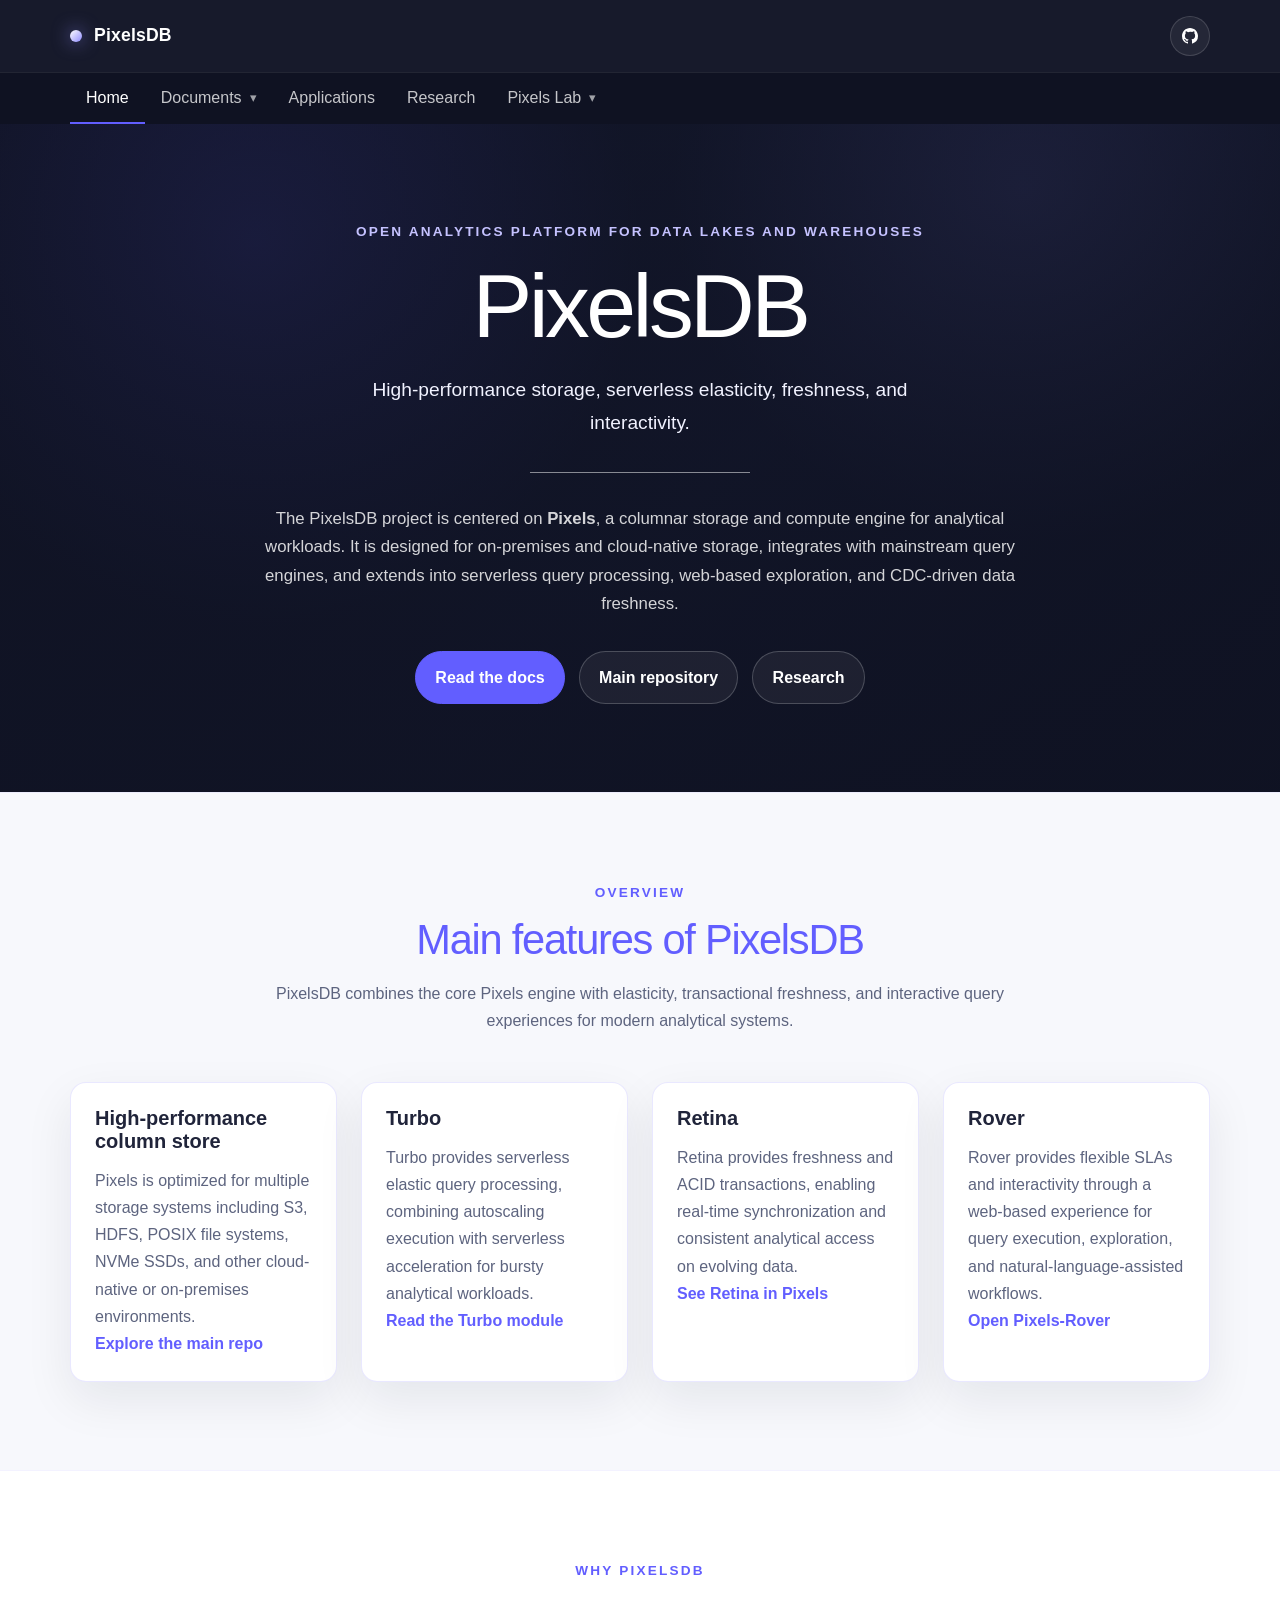
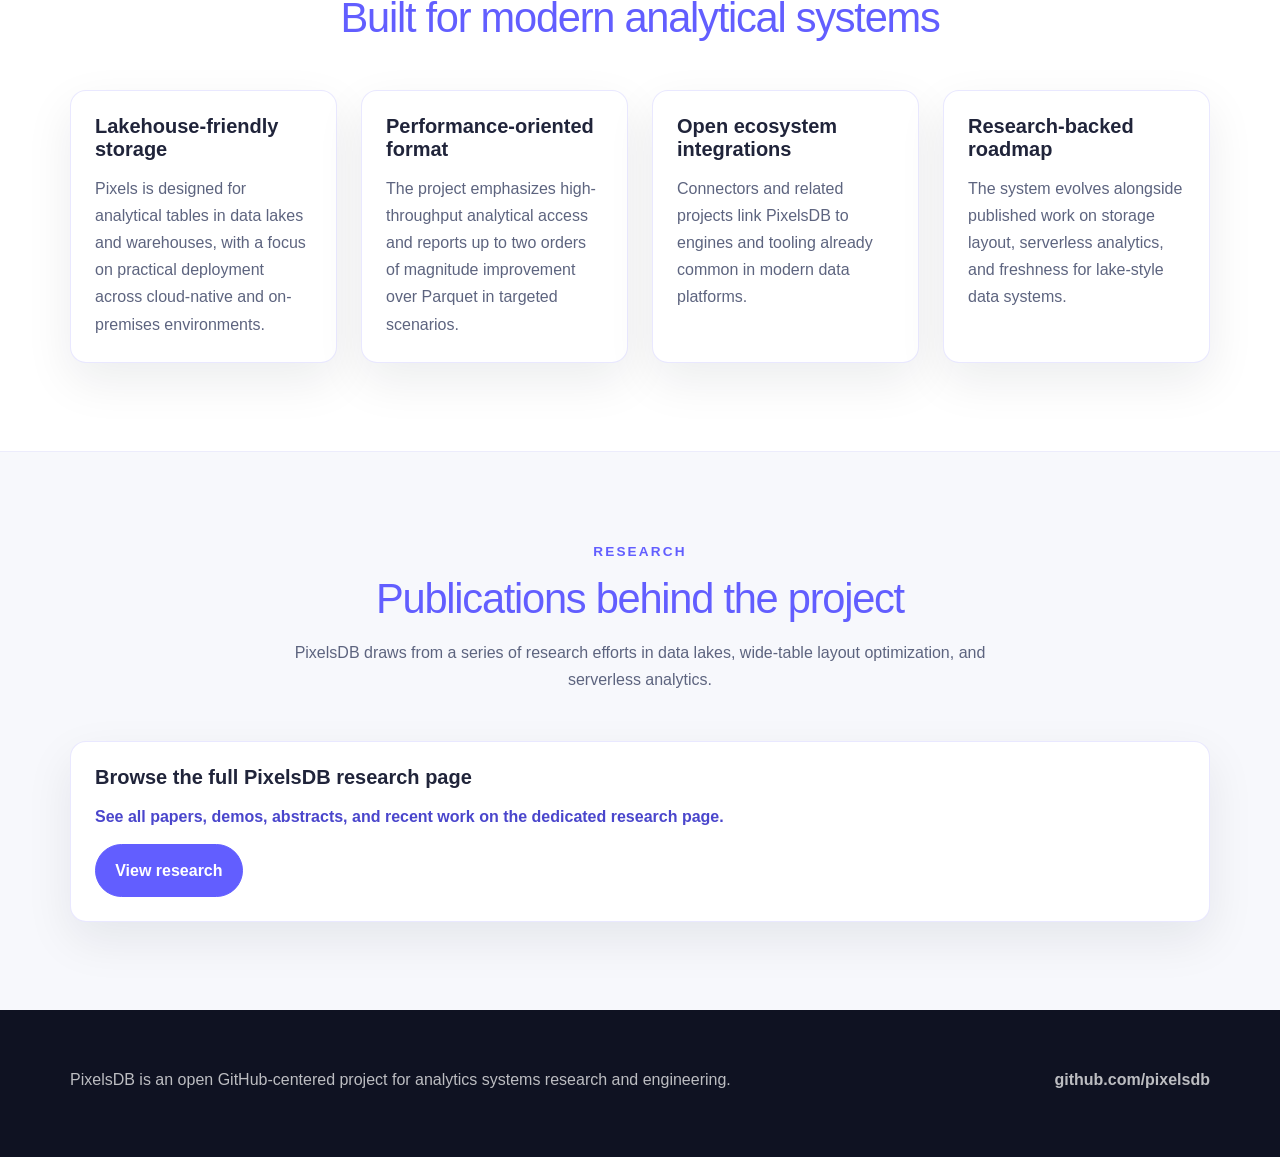
==== commit 8eac83f7: "revise menu" ====
--- a/index.html
+++ b/index.html
@@ -18,14 +18,40 @@
         <span class="brand-mark" aria-hidden="true"></span>
         <span class="brand-text">PixelsDB</span>
       </a>
-      <a class="source-link" href="https://github.com/pixelsdb/pixels">pixelsdb/pixels</a>
+      <div class="header-actions">
+        <a class="source-link icon-link" href="https://github.com/pixelsdb/pixels" aria-label="Open PixelsDB on GitHub" title="Open PixelsDB on GitHub">
+          <svg class="header-icon" viewBox="0 0 16 16" aria-hidden="true" fill="currentColor">
+            <path d="M8 0C3.58 0 0 3.58 0 8a8 8 0 0 0 5.47 7.59c.4.07.55-.17.55-.38 0-.19-.01-.82-.01-1.49-2.01.37-2.53-.49-2.69-.94-.09-.23-.48-.94-.82-1.13-.28-.15-.68-.52-.01-.53.63-.01 1.08.58 1.23.82.72 1.21 1.87.87 2.33.66.07-.52.28-.87.5-1.07-1.78-.2-3.64-.89-3.64-3.95 0-.87.31-1.59.82-2.15-.08-.2-.36-1.02.08-2.12 0 0 .67-.21 2.2.82A7.5 7.5 0 0 1 8 3.8c.68 0 1.37.09 2.02.27 1.53-1.04 2.2-.82 2.2-.82.44 1.1.16 1.92.08 2.12.51.56.82 1.27.82 2.15 0 3.07-1.87 3.75-3.65 3.95.29.25.54.73.54 1.48 0 1.07-.01 1.93-.01 2.2 0 .21.15.46.55.38A8.01 8.01 0 0 0 16 8c0-4.42-3.58-8-8-8Z"></path>
+          </svg>
+        </a>
+      </div>
     </div>
     <nav class="site-nav" aria-label="Primary">
       <div class="container site-nav-list">
         <a class="nav-link nav-link-active" href="index.html">Home</a>
-        <a class="nav-link" href="documents.html">Documents</a>
-        <a class="nav-link" href="publications.html">Publications</a>
-        <a class="nav-link" href="#research">Research</a>
+        <details class="nav-dropdown">
+          <summary class="nav-link nav-summary">Documents</summary>
+          <div class="nav-menu">
+            <a href="documents.html#get-started">Get Started</a>
+            <a href="documents.html#user-guide">User Guide</a>
+            <a href="documents.html#specification">Specification</a>
+            <a href="documents.html#integrations">Integrations</a>
+            <a href="documents.html#sdk">SDK</a>
+          </div>
+        </details>
+        <a class="nav-link" href="applications.html">Applications</a>
+        <a class="nav-link" href="research.html">Research</a>
+        <details class="nav-dropdown">
+          <summary class="nav-link nav-summary">Pixels Lab</summary>
+          <div class="nav-menu">
+            <a href="team.html#members">Members</a>
+            <a href="team.html#research-projects">Research Projects</a>
+            <a href="team.html#student-projects">Student Projects</a>
+            <a href="team.html#publications">Publications</a>
+            <a href="team.html#awards">Awards</a>
+            <a href="team.html#sponsors">Sponsors</a>
+          </div>
+        </details>
       </div>
     </nav>
   </header>
@@ -47,7 +73,7 @@
           <div class="hero-actions">
             <a class="button button-primary" href="documents.html">Read the docs</a>
             <a class="button" href="https://github.com/pixelsdb/pixels">Main repository</a>
-            <a class="button" href="publications.html">Publications</a>
+            <a class="button" href="research.html">Research</a>
           </div>
         </div>
       </div>
@@ -150,9 +176,9 @@
           </p>
         </div>
         <article class="publication">
-          <h3>Browse the full PixelsDB publication list</h3>
-          <p>See all papers, demos, abstracts, and recent work on the dedicated publications page.</p>
-          <p><a class="button button-primary" href="publications.html">View publications</a></p>
+          <h3>Browse the full PixelsDB research page</h3>
+          <p>See all papers, demos, abstracts, and recent work on the dedicated research page.</p>
+          <p><a class="button button-primary" href="research.html">View research</a></p>
         </article>
       </div>
     </section>
--- a/styles.css
+++ b/styles.css
@@ -70,6 +70,13 @@
   min-height: 4.5rem;
 }
 
+.header-actions {
+  display: inline-flex;
+  align-items: center;
+  gap: 0.75rem;
+  flex-wrap: wrap;
+}
+
 .brand {
   display: inline-flex;
   align-items: center;
@@ -97,6 +104,7 @@
 .source-link {
   display: inline-flex;
   align-items: center;
+  gap: 0.55rem;
   min-height: 2.5rem;
   padding: 0.45rem 0.95rem;
   border: 1px solid rgba(255, 255, 255, 0.14);
@@ -107,6 +115,19 @@
   font-weight: 500;
 }
 
+.icon-link {
+  justify-content: center;
+  width: 2.5rem;
+  min-width: 2.5rem;
+  padding: 0;
+}
+
+.header-icon {
+  width: 1rem;
+  height: 1rem;
+  flex: 0 0 auto;
+}
+
 .site-nav {
   background: var(--header-strong);
   border-top: 1px solid rgba(255, 255, 255, 0.08);
@@ -116,7 +137,8 @@
   display: flex;
   flex-wrap: wrap;
   gap: 0;
-  overflow-x: auto;
+  align-items: stretch;
+  overflow: visible;
 }
 
 .nav-link {
@@ -137,6 +159,73 @@
 .nav-link-active {
   border-bottom-color: var(--accent);
   color: #ffffff;
+}
+
+.nav-dropdown {
+  position: relative;
+  display: flex;
+  align-items: stretch;
+  flex: 0 0 auto;
+}
+
+.nav-summary {
+  list-style: none;
+  cursor: pointer;
+}
+
+.nav-summary::-webkit-details-marker {
+  display: none;
+}
+
+.nav-summary::after {
+  content: "▾";
+  margin-left: 0.5rem;
+  font-size: 0.8rem;
+  opacity: 0.8;
+}
+
+.nav-dropdown[open] .nav-summary,
+.nav-dropdown:hover .nav-summary {
+  background: rgba(255, 255, 255, 0.03);
+}
+
+.nav-summary.nav-link-active {
+  border-bottom-color: var(--accent);
+  color: #ffffff;
+}
+
+.nav-menu {
+  position: absolute;
+  top: calc(100% + 0.35rem);
+  left: 0;
+  z-index: 20;
+  display: none;
+  min-width: 14rem;
+  max-width: min(18rem, calc(100vw - 2rem));
+  padding: 0.5rem;
+  border: 1px solid var(--border);
+  border-radius: 0.9rem;
+  background: var(--surface);
+  box-shadow: 0 18px 40px rgba(10, 16, 32, 0.22);
+}
+
+.nav-dropdown[open] .nav-menu,
+.nav-dropdown:hover .nav-menu {
+  display: block;
+}
+
+.nav-menu a {
+  display: block;
+  padding: 0.7rem 0.85rem;
+  border-radius: 0.65rem;
+  color: var(--text);
+  font-size: 0.95rem;
+  font-weight: 500;
+}
+
+.nav-menu a:hover {
+  background: var(--accent-soft);
+  color: var(--accent-dark);
 }
 
 .hero {
@@ -420,5 +509,16 @@
 
   .site-nav-list {
     width: 100%;
-  }
-}
+    overflow: visible;
+  }
+
+  .nav-dropdown {
+    width: auto;
+  }
+
+  .nav-menu {
+    position: absolute;
+    min-width: 14rem;
+    margin: 0;
+  }
+}
